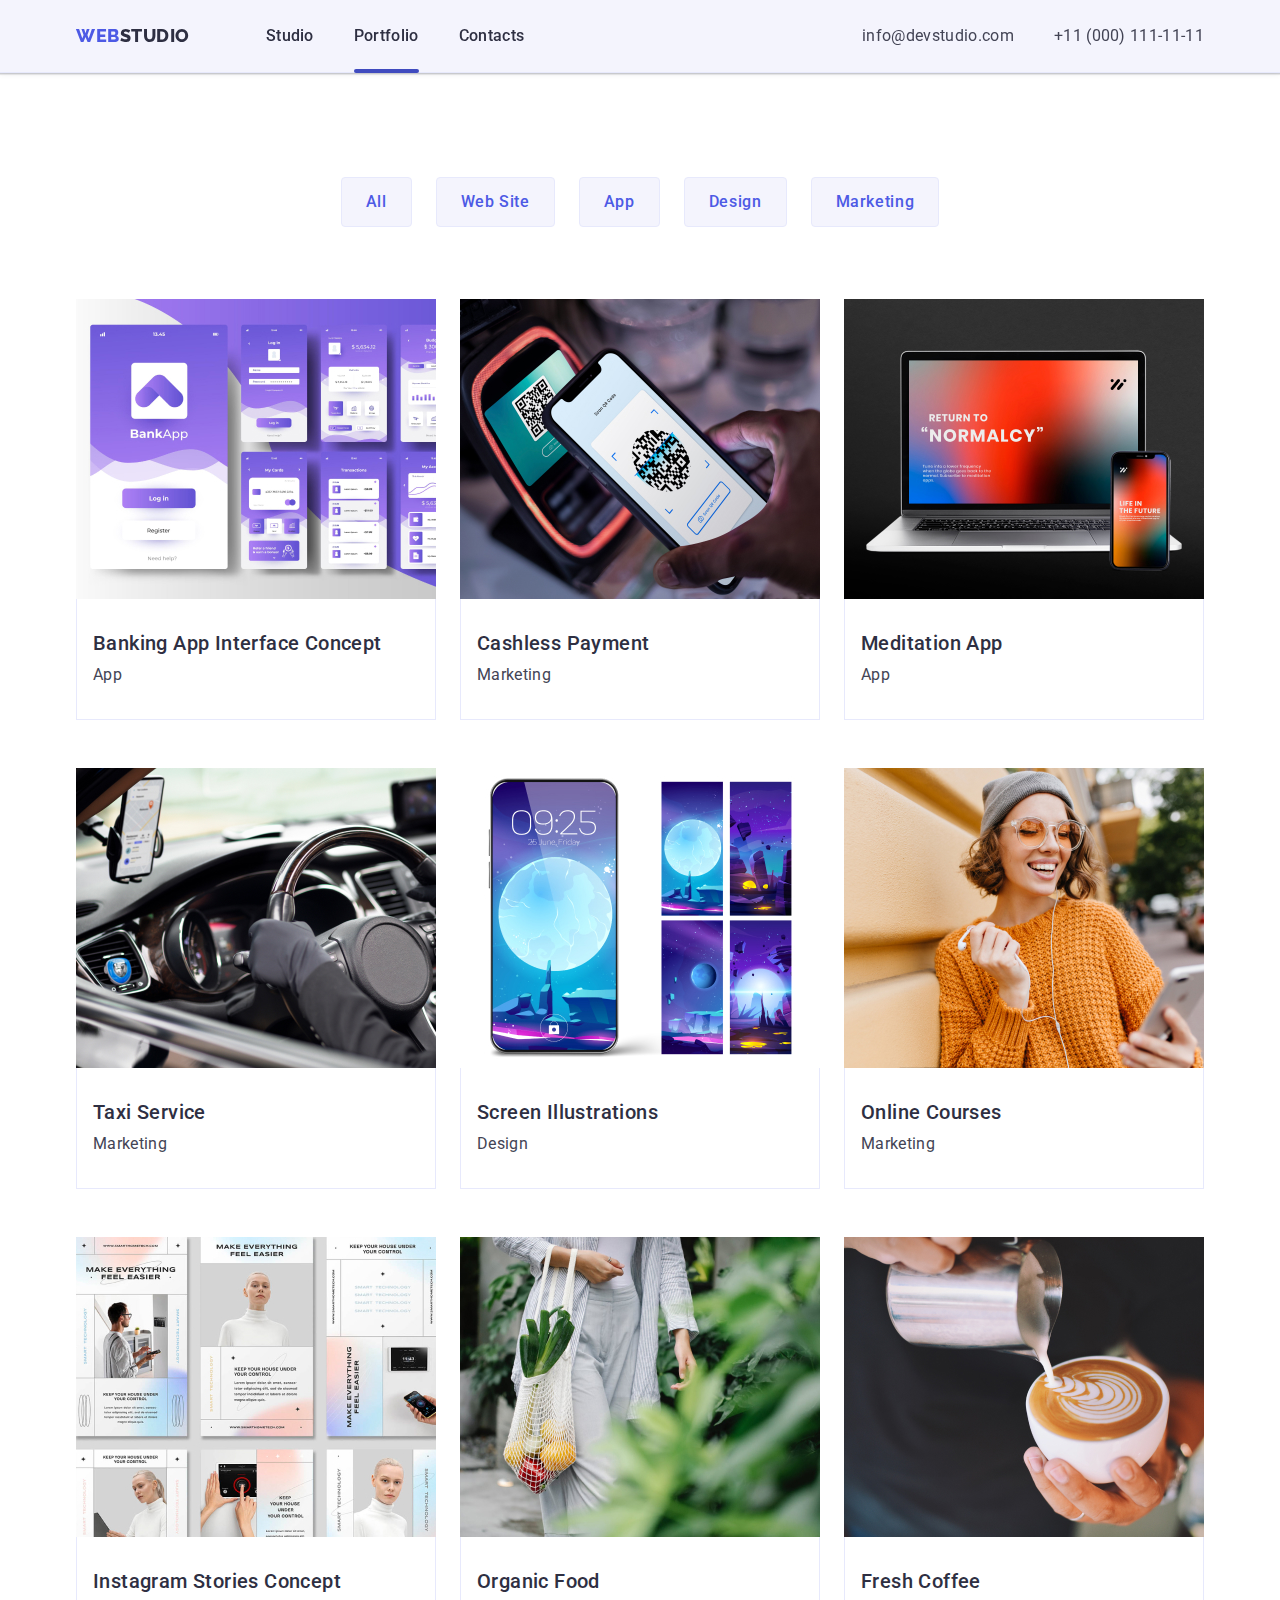
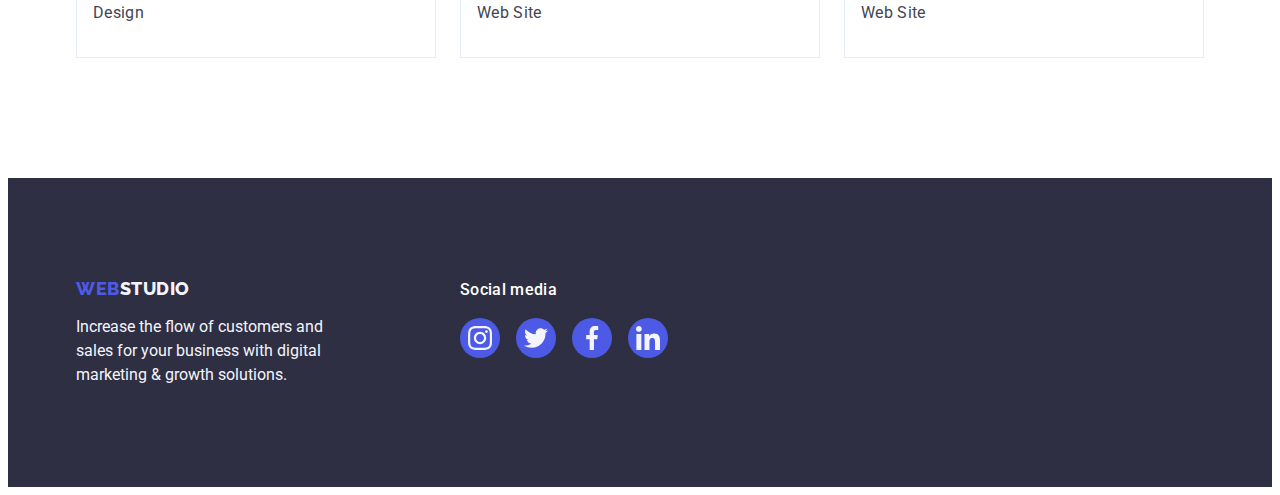
==== portfolio.html @ 32682df1 "Initial commit" ====
<!DOCTYPE html>
<html lang="en">
  <head>
    <meta charset="UTF-8" />
    <meta http-equiv="X-UA-Compatible" content="IE=edge" />
    <meta name="viewport" content="width=device-width, initial-scale=1.0" />
    <link rel="preconnect" href="https://fonts.googleapis.com" />
    <link rel="preconnect" href="https://fonts.gstatic.com" crossorigin />
    <link
      href="https://fonts.googleapis.com/css2?family=Raleway:wght@800&family=Roboto:wght@400;500;700;900&display=swap"
      rel="stylesheet"
    />
    <title>Document</title>
    <link
      rel="stylesheet"
      href="https://cdnjs.cloudflare.com/ajax/libs/modern-normalize/1.1.0/modern-normalize.min.css"
      integrity="sha512-wpPYUAdjBVSE4KJnH1VR1HeZfpl1ub8YT/NKx4PuQ5NmX2tKuGu6U/JRp5y+Y8XG2tV+wKQpNHVUX03MfMFn9Q=="
      crossorigin="anonymous"
      referrerpolicy="no-referrer"
    />
    <link rel="stylesheet" href="./css/styles.css" />
  </head>
  <body>
    <header class="header header-portfolio">
      <div class="container nav">
        <nav class="nav-list">
          <a href="./index.html" class="web padding-web"
            >Web<span class="table-studio">Studio</span></a
          >
          <ul class="nav">
            <li class="nav-item">
              <a href="./index.html" class="links">Studio</a>
            </li>
            <li class="nav-item">
              <a href="./portfolio.html" class="links active">Portfolio</a>
            </li>
            <li class="nav-item"><a href="" class="links">Contacts</a></li>
          </ul>
        </nav>
        <address class="addr-nav">
          <ul class="nav-list address">
            <li>
              <a href="mailto:info@devstudio.com" class="contact"
                >info@devstudio.com</a
              >
            </li>
            <li>
              <a href="tel:+110001111111" class="contact"
                >+11 (000) 111-11-11</a
              >
            </li>
          </ul>
        </address>
      </div>
    </header>

    <main>
      <section class="filtrs">
        <div class="container">
          <h1 hidden>Portfolio</h1>
          <ul class="buttons-list">
            <li><button type="button" class="buttons">All</button></li>
            <li><button type="button" class="buttons">Web Site</button></li>
            <li><button type="button" class="buttons">App</button></li>
            <li><button type="button" class="buttons">Design</button></li>
            <li><button type="button" class="buttons">Marketing</button></li>
          </ul>

          <ul class="app-list">
            <li class="app-item">
              <a href="" class="app-link"
                ><div class="thumb">
                  <img
                    src="./images/banking.jpg"
                    alt="Banking App"
                    width="360"
                  />

                  <div class="overlay">
                    <p>
                      14 Stylish and User-Friendly App Design Concepts · Task
                      Manager App · Calorie Tracker App · Exotic Fruit Ecommerce
                      App · Cloud Storage App
                    </p>
                  </div>
                </div>
                <div class="app-title">
                  <h2 class="product-title">Banking App Interface Concept</h2>
                  <p class="article">App</p>
                </div></a
              >
            </li>
            <li class="app-item">
              <a href="" class="app-link"
                ><div class="thumb">
                  <img
                    src="./images/cashless.jpg"
                    alt="Cashless Payment"
                    width="360"
                  />

                  <div class="overlay">
                    <p>
                      14 Stylish and User-Friendly App Design Concepts · Task
                      Manager App · Calorie Tracker App · Exotic Fruit Ecommerce
                      App · Cloud Storage App
                    </p>
                  </div>
                </div>
                <div class="app-title">
                  <h2 class="product-title">Cashless Payment</h2>
                  <p class="article">Marketing</p>
                </div></a
              >
            </li>
            <li class="app-item">
              <a href="" class="app-link"
                ><div class="thumb">
                  <img
                    src="./images/meditation.jpg"
                    alt="Meditation App"
                    width="360"
                  />
                  <div class="overlay">
                    <p>
                      14 Stylish and User-Friendly App Design Concepts · Task
                      Manager App · Calorie Tracker App · Exotic Fruit Ecommerce
                      App · Cloud Storage App
                    </p>
                  </div>
                </div>
                <div class="app-title">
                  <h2 class="product-title">Meditation App</h2>
                  <p class="article">App</p>
                </div></a
              >
            </li>
            <li class="app-item">
              <a href="" class="app-link"
                ><div class="thumb">
                  <img src="./images/taxi.jpg" alt="Taxi Service" width="360" />

                  <div class="overlay">
                    <p>
                      14 Stylish and User-Friendly App Design Concepts · Task
                      Manager App · Calorie Tracker App · Exotic Fruit Ecommerce
                      App · Cloud Storage App
                    </p>
                  </div>
                </div>
                <div class="app-title">
                  <h2 class="product-title">Taxi Service</h2>
                  <p class="article">Marketing</p>
                </div></a
              >
            </li>
            <li class="app-item">
              <a href="" class="app-link"
                ><div class="thumb">
                  <img
                    src="./images/screen.jpg"
                    alt="Screen Illustration"
                    width="360"
                  />
                  <div class="overlay">
                    <p>
                      14 Stylish and User-Friendly App Design Concepts · Task
                      Manager App · Calorie Tracker App · Exotic Fruit Ecommerce
                      App · Cloud Storage App
                    </p>
                  </div>
                </div>
                <div class="app-title">
                  <h2 class="product-title">Screen Illustrations</h2>
                  <p class="article">Design</p>
                </div></a
              >
            </li>
            <li class="app-item">
              <a href="" class="app-link"
                ><div class="thumb">
                  <img
                    src="./images/oline-courses.jpg"
                    alt="Oline Courses"
                    width="360"
                  />

                  <div class="overlay">
                    <p>
                      14 Stylish and User-Friendly App Design Concepts · Task
                      Manager App · Calorie Tracker App · Exotic Fruit Ecommerce
                      App · Cloud Storage App
                    </p>
                  </div>
                </div>
                <div class="app-title">
                  <h2 class="product-title">Online Courses</h2>
                  <p class="article">Marketing</p>
                </div></a
              >
            </li>
            <li class="app-item">
              <a href="" class="app-link"
                ><div class="thumb">
                  <img
                    src="./images/instagram-stories.jpg"
                    alt="Instagram Stories"
                    width="360"
                  />
                  <div class="overlay">
                    <p>
                      14 Stylish and User-Friendly App Design Concepts · Task
                      Manager App · Calorie Tracker App · Exotic Fruit Ecommerce
                      App · Cloud Storage App
                    </p>
                  </div>
                </div>
                <div class="app-title">
                  <h2 class="product-title">Instagram Stories Concept</h2>
                  <p class="article">Design</p>
                </div></a
              >
            </li>
            <li class="app-item">
              <a href="" class="app-link"
                ><div class="thumb">
                  <img src="./images/organic-food.jpg" alt="Food" width="360" />

                  <div class="overlay">
                    <p>
                      14 Stylish and User-Friendly App Design Concepts · Task
                      Manager App · Calorie Tracker App · Exotic Fruit Ecommerce
                      App · Cloud Storage App
                    </p>
                  </div>
                </div>
                <div class="app-title">
                  <h2 class="product-title">Organic Food</h2>
                  <p class="article">Web Site</p>
                </div></a
              >
            </li>
            <li class="app-item">
              <a href="" class="app-link"
                ><div class="thumb">
                  <img
                    src="./images/fresh-coffee.jpg"
                    alt="Coffee"
                    width="360"
                  />
                  <div class="overlay">
                    <p>
                      14 Stylish and User-Friendly App Design Concepts · Task
                      Manager App · Calorie Tracker App · Exotic Fruit Ecommerce
                      App · Cloud Storage App
                    </p>
                  </div>
                </div>
                <div class="app-title">
                  <h2 class="product-title">Fresh Coffee</h2>
                  <p class="article">Web Site</p>
                </div></a
              >
            </li>
          </ul>
        </div>
      </section>
    </main>

    <footer class="footer">
      <div class="container footer-conteinter">
        <div class="footer-webstudio">
          <a href="./index.html" class="web footer-web"
            >Web<span class="footer-studio">Studio</span></a
          >
          <p class="footer-content">
            Increase the flow of customers and sales for your business with
            digital marketing & growth solutions.
          </p>
        </div>
        <div class="footer-soc-media">
          <p class="footer-media">Social media</p>
          <ul class="footer-list">
            <li class="soc-media">
              <a href="" class="footer-link" aria-label="Go to instagram">
                <svg class="icon-bg" width="24" height="24">
                  <use
                    class="icon"
                    href="./images/icons.svg#icon-instagram"
                  ></use>
                </svg>
              </a>
            </li>
            <li class="soc-media">
              <a href="" class="footer-link" aria-label="Go to twitter">
                <svg class="icon-bg" width="24" height="24">
                  <use
                    class="icon"
                    href="./images/icons.svg#icon-twitter"
                  ></use>
                </svg>
              </a>
            </li>
            <li class="soc-media">
              <a href="" class="footer-link" aria-label="Go to facebook">
                <svg class="icon-bg" width="24" height="24">
                  <use
                    class="icon"
                    href="./images/icons.svg#icon-facebook"
                  ></use>
                </svg>
              </a>
            </li>
            <li class="soc-media">
              <a href="" class="footer-link" aria-label="Go to linkedin">
                <svg class="icon-bg" width="24" height="24">
                  <use
                    class="icon"
                    href="./images/icons.svg#icon-linkedin"
                  ></use>
                </svg>
              </a>
            </li>
          </ul>
        </div>
      </div>
    </footer>
  </body>
</html>
---- css/styles.css ----
:root{
    --title-text-color:#2E2F42;
    --text-color:#434455;
    --focus-text:#404BBF;
    --text-button:#4D5AE5;
    --background-button:#E7E9FC;
    --focus-button:#FFFFFF;
    --footer-text:#F4F4FD;
    --footer-focus-link:#31D0AA;
    --logo:#8E8F99;
    --anim-transition:250ms linear;
    --modal:#FCFCFC;
            
}

*,
*::after,
*::before{
    box-sizing: border-box;

}

.container{
    width: 1158px;
    padding: 0 15px; 
    margin: 0 auto;
}

body{
    font-family: Roboto, sans-serif;
    color: var(--text-color);
    background-color: var(--focus-button);
    padding-top: 73px;
}

ul {
    list-style: none;
    padding: 0;
    margin: 0;
}

a {
    color: inherit;
    text-decoration: none;
}

h1,
h2,
h3,
h4,
h5,
h6,
p {
    margin: 0;
}

img {
    display: block;
}

button {
    padding: 0;
    border: none;
    background-color: transparent;
    font: inherit;
    cursor: pointer;
}

address {
    font-style: normal;
}

/* header-nav */
.header-portfolio{
    z-index: 1;
}

.header {
    position: fixed;
    width: 100%;
        top: 0;
        left: 0;
        background-color: var(--footer-text);
    border-bottom: 1px solid var(--background-button);
    box-shadow: 0px 2px 1px rgba(46, 47, 66, 0.08), 0px 1px 1px rgba(46, 47, 66, 0.16), 0px 1px 6px rgba(46, 47, 66, 0.08);
}

.nav{
    display: flex;
}

.nav-list {
    display: flex;
    align-items: center;
}

.nav-item:not(:last-child){
margin-right: 40px;
}

.web {
    font-family: 'Raleway', sans-serif;
    font-weight: 800;
    font-size: 18px;
    line-height: 1.17;
    letter-spacing: 0.03em;
    text-transform: uppercase;
    color: var(--text-button);
    text-decoration: none;
}

.padding-web {
    margin-right: 76px;
    padding: 24px 0;
}

.table-studio {
    color: var(--title-text-color);
}

.links {
    font-weight: 500;
    font-size: 16px;
    line-height: 1.5;
    letter-spacing: 0.02em;
    color: var(--title-text-color);
    padding: 24px 0;
    transition: color var(--anim-transition);
    display: block;
    position: relative;
}

.active::after{
    content: '';
    position: absolute;
    width: 100%;
    height: 4px;
    bottom: -1px;
    background-color: var(--focus-text);
    left: 0;
    border-radius: 2px;

}
.links:hover,
.links:focus {
    color: var(--focus-text);
}

/* header-address */

.address {
    margin-left: auto;
    gap: 40px;
    padding: 24px 0;
}

.addr-nav {
    font-style: normal;
    margin-left: auto;
}

.contact {
    font-size: 16px;
    line-height: 1.5;
    letter-spacing: 0.02em;
    color: var(--text-color);
    transition: color var(--anim-transition);
}

.contact:hover,
.contact:focus {
    color: var(--focus-text);
}

/* hero */

.hero {
    background-image: linear-gradient(rgba(46, 47, 66, 0.7),rgba(46, 47, 66, 0.7)), url(../images/hero-photo.jpg);
    max-width: 1440px;
    margin-left: auto;
    margin-right: auto;
    background-repeat: no-repeat;
    background-position: center;
    background-size: cover;
    padding-top: 188px;
    padding-bottom: 188px;
}

.hero-title {
    margin-bottom: 48px;
    margin-top: 0;
    margin-left: auto;
    margin-right: auto;
    font-size: 56px;
    line-height: 1.07;
    letter-spacing: 0.02em;
    color: var(--focus-button);
    max-width: 496px;
    text-align: center;

}

.button {
    background-color: var(--text-button);
    font-family: "Roboto", sans-serif;
    font-weight: 500;
    font-size: 16px;
    line-height: 1.5;
    letter-spacing: 0.04em;
    color: var(--focus-button);
    cursor: pointer;
    box-shadow: 0px 4px 4px rgba(0, 0, 0, 0.15);
    border-radius: 4px;
    padding: 16px 32px;
    display: block;
    min-width: 169px;
    margin: 0 auto;
    transition: background-color var(--anim-transition),  color var(--anim-transition);

}

.button:hover,
.button:focus {
    color: var(--focus-button);
    background-color: var(--focus-text);

}

/* first section "Our work" */
.card-name{
    padding: 32px 0;
}

.our-work {
    padding: 120px 0;
}

.work-list {
    display: flex;
    justify-content: space-between;
    gap: 24px;
}

.work-item {
    width: calc((100% - 72px) / 4);
}

.work-bg-icon{
    display: flex;
    align-items: center;
    justify-content: center;
    border-radius: 4px;
    margin-bottom: 8px;
    width: 264px;
    height: 112px;
    background-color: var(--footer-text);
    padding: 24px 100px;
}

.work {
    font-weight: 500;
    font-size: 20px;
    line-height: 1.2;
    letter-spacing: 0.02em;
    color: var(--title-text-color);
    margin-bottom: 8px;
}

.article {
    font-size: 16px;
    line-height: 1.5;
    letter-spacing: 0.02em;
    color: var(--text-color);
}

/* second section "What are we doind" */

.application {
    padding-bottom: 120px;
}

.application-title {

    font-weight: 700;
    font-size: 36px;
    line-height: calc(40 / 36);
    text-align: center;
    letter-spacing: 0.02em;
    text-transform: capitalize;
    color: var(--title-text-color);
    margin-bottom: 72px;
}

.application-list {
    display: flex;
    justify-content: space-between;
    gap: 24px;
}

.application-item {
    width: calc((100% - 48px) / 3);
}

/* third section "Our team" */

.bg-team {
    background-color: var(--footer-text);
    padding: 120px 0;
}

.bg-cards {
    background-color: var(--focus-button);
    width: calc((100% - 72px) / 4);
    border-radius: 0px 0px 4px 4px;
    background: #FFFFFF;
        box-shadow: 0px 1px 6px rgba(46, 47, 66, 0.08), 0px 1px 1px rgba(46, 47, 66, 0.16), 0px 2px 1px rgba(46, 47, 66, 0.08);
}

.card-name {
    padding: 32px 0;
    
}

.soc-media-list{
    display: flex;
    margin-top: 8px;
    gap: 24px;
    justify-content: center;
}

.icon-bg{
    fill: var(--footer-text);
}

.social-link{
    display: flex;
    align-items: center;
    justify-content: center;
    width: 40px;
    height: 40px;
    border-radius: 50%;
    background-color: var(--text-button);
    transition: background-color var(--anim-transition);
}

.social-link:hover,
.social-link:focus{
    background-color: var(--focus-text);
}

.worker {
    font-weight: 500;
    font-size: 20px;
    line-height: 1.2;
    letter-spacing: 0.02em;
    color: var(--title-text-color);
    margin-bottom: 8px;
    text-align: center;
}

.subtitle {
    font-size: 16px;
    line-height: 1.5;
    letter-spacing: 0.02em;
    color: var(--text-color);
    text-align: center;
}

/* main section buttons */

.filtrs {
    padding-top: 96px;
    padding-bottom: 120px;
}

.buttons-list {
    display: flex;
    gap: 24px;
    justify-content: center;
    margin-bottom: 72px;
}

.buttons {
    font-size: 16px;
    line-height: 1.5;
    font-weight: 500;
    letter-spacing: 0.04em;
    color: var(--text-button);
    background-color: var(--footer-text);
    cursor: pointer;
    font-family: inherit;
    border: 1px solid var(--background-button);
    border-radius: 4px;
    padding: 12px 24px;
    transition: color var(--anim-transition), background-color var(--anim-transition), border var(--anim-transition), box-shadow var(--anim-transition);
}

.buttons:hover,
.buttons:focus {
    color: var(--focus-button);
    background-color: var(--focus-text);
    border: 1px solid transparent;
    box-shadow: 0px 3px 1px rgba(0, 0, 0, 0.1), 0px 2px 1px rgba(0, 0, 0, 0.08), 0px 2px 2px rgba(0, 0, 0, 0.12);
}

/* cards section */

.app-list {
    display: flex;
    flex-wrap: wrap;
    gap: 24px;
    row-gap: 48px;
}

.app-link{
    display: block;
    transition: box-shadow var(--anim-transition);
}
.app-title {
    padding: 32px 16px;
    border: 1px solid var(--background-button);
    border-top: none;
}

.app-link:hover,
.app-link:focus{
    box-shadow: 0px 1px 6px rgba(46, 47, 66, 0.08), 0px 1px 1px rgba(46, 47, 66, 0.16), 0px 2px 1px rgba(46, 47, 66, 0.08);
}

.app-link:hover .overlay,
.app-link:focus .overlay{
    transform: translateY(0%);
}

.app-item {
    flex-basis: calc((100% - 24px * 2) / 3);
}

.product-title {
    font-weight: 500;
    font-size: 20px;
    line-height: 1.2;
    letter-spacing: 0.02em;
    color: var(--title-text-color);
    margin-bottom: 8px;

}

.thumb{
position: relative;
overflow: hidden;
}

.overlay{
    font-size: 16px;
        line-height: calc(24 / 16);
        letter-spacing: 0.02em;
    color: var(--footer-text);

    position: absolute;
    top: 0;
    left: 0;
    width: 100%;
    height: 100%;
    background-color: var(--text-button);
    padding: 40px 32px;
    transform: translateY(100%);
    transition: transform var(--anim-transition);
}

/* Customers */

.logo-section{
padding: 120px 0;
}

.logo-title{
    font-size: 36px;
    line-height: 1.1;
    color: var(--title-text-color);
    text-align: center;
    margin-bottom: 72px;

}
.logo-list {
    display: flex;
    margin-top: 72px;
    gap: 24px;
}

.logo-item{
    width: calc((100% - 120px) / 6);
    height: 88px;
}

.logo-link{
    width: 100%;
    height: 100%;
    border: 1px solid var(--logo);
    border-radius: 4px;
    display: flex;
    align-items: center;
    justify-content: center;
    color: var(--logo);
    transition: color var(--anim-transition), border-color var(--anim-transition);
}

.logo-link:hover,
.logo-link:focus {
    border-color:var(--focus-text);
    color:var(--focus-text);  
}

    .logo{
        fill: currentColor;
    }
    
/* footer */

.footer-conteinter{
    align-items: baseline;
    display: flex;
}
.footer{
    background-color: var(--title-text-color);
    padding: 100px 0;
    
}

.footer-webstudio{
    margin-right: 120px;
}

.footer-studio{
    color: var(--footer-text);
}

.footer-web
{
    display: inline-block;
        margin-bottom: 16px;
}

.footer-content{
    color: var(--footer-text);
    width: 264px;
    font-size: 16px;
    line-height: calc(24 / 16);
}

.footer-media{
        color: var(--focus-button);
        font-weight: 500;
        font-size: 16px;
        line-height: calc(24 / 16);
        letter-spacing: 0.02em;
        margin-bottom: 16px;
}

.footer-list {
    display: flex;
    margin-top: 16px;
    gap: 16px;
}

.footer-link {
    display: flex;
    align-items: center;
    justify-content: center;
    width: 40px;
    height: 40px;
    border-radius: 50%;
    background-color: var(--text-button);
    transition: background-color var(--anim-transition);
}

.footer-link:hover,
.footer-link:focus {
    background-color: var(--footer-focus-link);
}

/* modal */

.backdrop.is-hidden {
    opacity: 0;
    visibility: hidden;
    pointer-events: none;
}

.backdrop {
    position: fixed;
    top: 0;
    left: 0;
    width: 100%;
    height: 100%;
    background: rgba(46, 47, 66, 0.4);
    transition: opacity var(--anim-transition), visibility var(--anim-transition);
}

.modal {
    position: absolute;
    top: 50%;
    left: 50%;
    transform: translate(-50%, -50%) scale(1);
    width: 408px;
    min-height: 584px;
    background-color: var(--modal);
    transition: transform var(--anim-transition);
    box-shadow: 0px 1px 1px rgba(0, 0, 0, 0.14), 0px 1px 3px rgba(0, 0, 0, 0.12), 0px 2px 1px rgba(0, 0, 0, 0.2);
    border-radius: 4px;
}

.backdrop.is-hidden .modal {
    transform: translate(-50%, -50%) rotate(0.6);
}

.close-btn {
    position: absolute;
    right: 24px;
    top: 24px;
    display: flex;
    align-items: center;
    justify-content: center;
    width: 24px;
    height: 24px;
    border-radius: 50%;
    background-color: var(--background-button);
    fill: var(--title-text-color);
    transition: background-color var(--anim-transition), fill var(--anim-transition);
}

.close-btn:hover,
.close-btn:focus{
    background-color: var(--focus-text);
    fill: var(--focus-button);
}
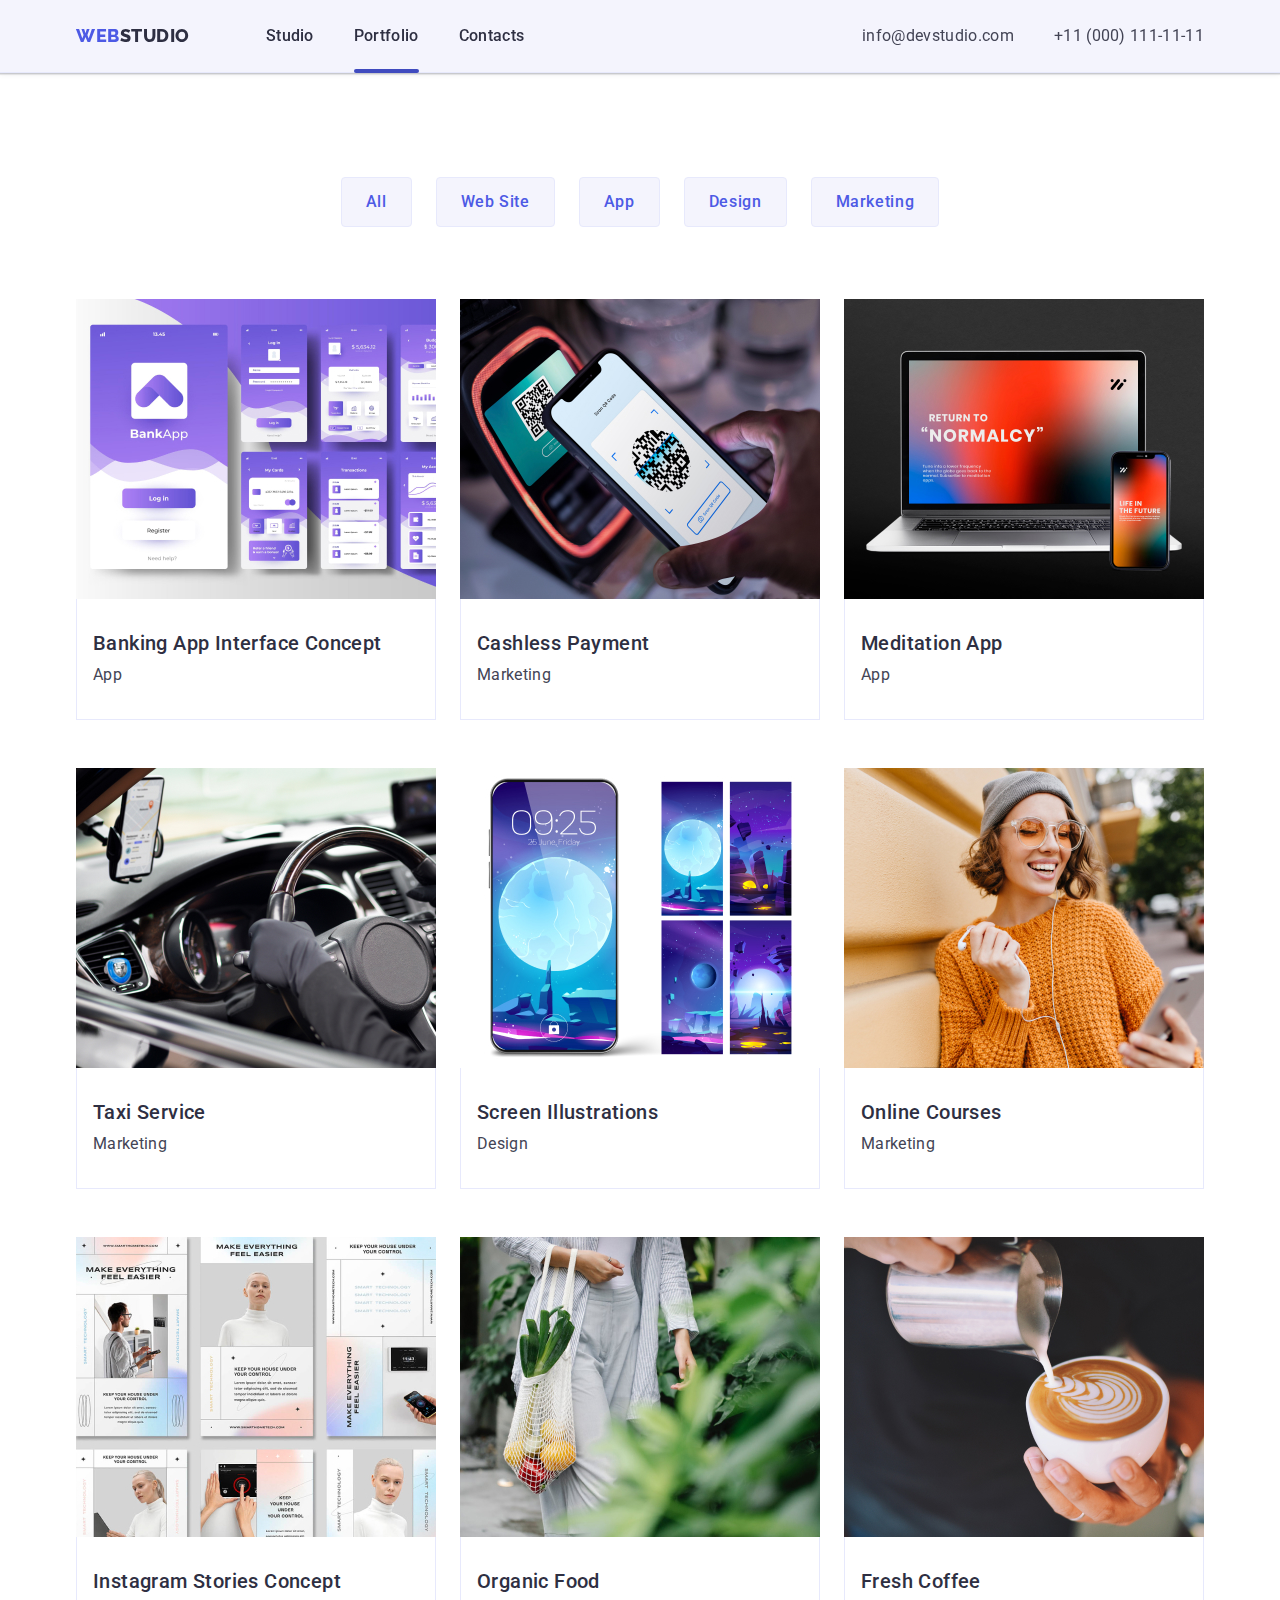
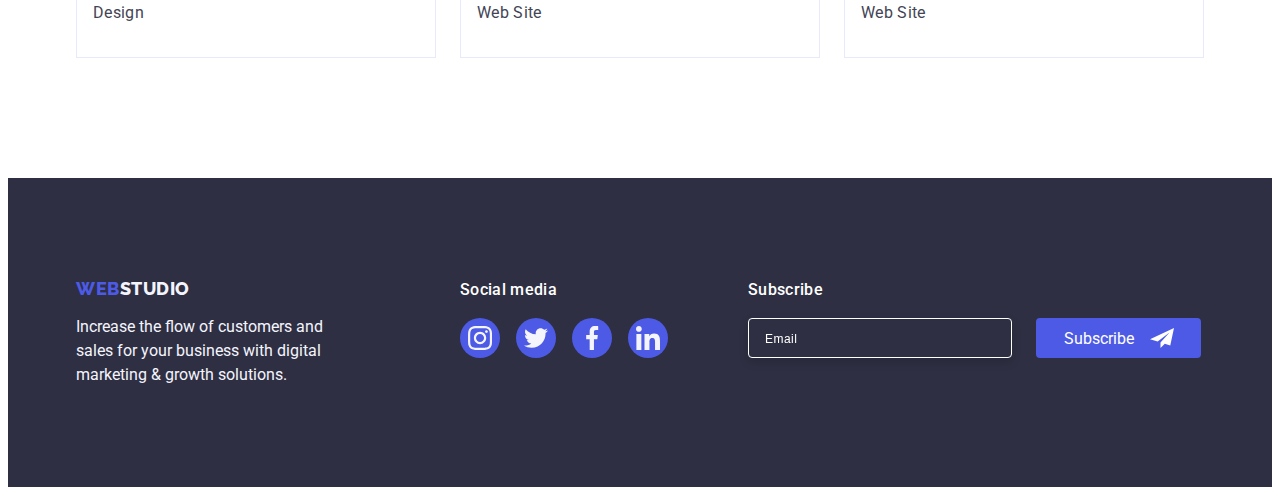
==== commit 8ccc8ebc: "end" ====
--- a/portfolio.html
+++ b/portfolio.html
@@ -323,6 +323,29 @@
             </li>
           </ul>
         </div>
+        <div class="subscribe">
+          <p class="subscribe-title">Subscribe</p>
+          <div class="nav">
+            <form class="subscribe-form">
+              <label>
+                <input
+                  class="subscribe-input"
+                  type="email"
+                  name="email"
+                  placeholder="Email"
+                />
+              </label>
+            </form>
+            <div class="subscribe-label">
+              <batton class="subscribe-btn">
+                <span class="subscribe-btn-title">Subscribe</span>
+                <svg class="subscribe-logo" width="24" height="24">
+                  <use href="./images/icons.svg#icon-telega-footer"></use>
+                </svg>
+              </batton>
+            </div>
+          </div>
+        </div>
       </div>
     </footer>
   </body>
--- a/css/styles.css
+++ b/css/styles.css
@@ -578,7 +578,68 @@
 .footer-link:focus {
     background-color: var(--footer-focus-link);
 }
-
+.subscribe{
+    margin-left: 80px;
+}
+.subscribe-form{
+    margin-right: 24px;
+}
+
+.subscribe-title {
+    color: var(--focus-button);
+    font-weight: 500;
+    font-size: 16px;
+    line-height: calc(24 / 16);
+    letter-spacing: 0.02em;
+    margin-bottom: 16px;
+}
+
+.subscribe-input{
+    width: 264px;
+    height: 40px;
+    
+    background-color: var(--title-text-color);
+    border: 1px solid var(--focus-button);
+    filter: drop-shadow(0px 4px 4px rgba(0, 0, 0, 0.15));
+    border-radius: 4px;
+    padding: 8px 16px;
+}
+
+.subscribe-input::placeholder{
+    color: var(--focus-button);
+    font-size: 12px;
+        line-height: calc(24 / 12);
+        letter-spacing: 0.04em;
+
+}
+
+.subscribe-btn{
+    width: 165px;
+    height: 40px;
+    color: var(--focus-button);
+    background-color: var(--text-button);
+    border-radius: 4px;
+    display: flex;
+    align-items: center;
+    justify-content: center;
+    transition: background-color var(--anim-transition);  
+}
+
+.subscribe-btn:hover,
+.subscribe-btn:focus{
+    background-color: var(--focus-text);
+}
+
+.subscribe-btn-title{
+    margin-right: 16px; 
+}
+.subscribe-logo{
+    fill: var(--focus-button);
+}
+
+.subscribe-label{
+    display: flex;
+}
 /* modal */
 
 .backdrop.is-hidden {
@@ -608,6 +669,7 @@
     transition: transform var(--anim-transition);
     box-shadow: 0px 1px 1px rgba(0, 0, 0, 0.14), 0px 1px 3px rgba(0, 0, 0, 0.12), 0px 2px 1px rgba(0, 0, 0, 0.2);
     border-radius: 4px;
+    padding: 72px 24px 0 24px;
 }
 
 .backdrop.is-hidden .modal {
@@ -635,3 +697,158 @@
     fill: var(--focus-button);
 }
 
+.modal-title{
+    font-weight: 500;
+    font-size: 16px;
+    line-height: calc(24 / 16);
+    text-align: center;
+    letter-spacing: 0.02em;
+    color: var(--title-text-color);
+    margin-bottom: 16px;
+}
+
+.modal-form-label {
+    display: flex;
+    flex-direction: column;
+    gap: 4px;
+}
+
+.modal-form-label:not(:last-child) {
+    margin-bottom: 8px;
+}
+
+.input-wrapper {
+    position: relative;
+}
+
+.modal-form-input {
+    display: block;
+    width: 100%;
+}
+
+.modal-form-input
+ {
+    height: 40px;
+    border: 1px solid rgba(46, 47, 66, 0.4);
+    border-radius: 4px;
+    padding: 8px 16px;
+    padding-left: 48px;
+    outline: 1px solid transparent;
+    transition: border-color var(--anim-transition);
+}
+
+.modal-form-comment{
+    height: 40px;
+    border: 1px solid rgba(46, 47, 66, 0.4);
+    border-radius: 4px;
+    padding: 8px 16px;
+    outline: 1px solid transparent;
+    transition: border-color var(--anim-transition);
+}
+
+.modal-form-input:focus {
+    border-color: var(--text-button);
+}
+
+.modal-form-input:focus~.modal-form-icon {
+    fill: var(--text-button);
+}
+
+.modal-form-comment {
+    height: 120px;
+}
+
+.modal-form-comment::placeholder {
+    font-size: 12px;
+    line-height: calc(14/12);
+    letter-spacing: 0.04em;
+    color: rgba(46, 47, 66, 0.4);
+}
+
+.modal-form-btn {
+    font-weight: 500;
+    font-size: 16px;
+    line-height: calc(24 / 16);
+    text-align: center;
+    letter-spacing: 0.04em;
+    color: var(--focus-button);
+    display: block;
+    background: var(--text-button);
+    box-shadow: 0px 4px 4px rgba(0, 0, 0, 0.15);
+    border-radius: 4px;
+    padding: 16px 32px;
+    min-width: 169px;
+    margin: 24px auto;
+    transition: background var(--anim-transition);
+}
+
+.modal-form-btn:focus,
+.modal-form-btn:hover{
+background: var(--focus-text);
+}
+
+.modal-form-icon {
+    fill: var(--title-text-color) ;
+    position: absolute;
+    top: 50%;
+    transform: translateY(-50%);
+    left: 20px;
+    transition: fill var(--anim-transition);
+}
+
+.custom-checkbox {
+    display: flex;
+    align-items: center;
+    justify-content: center;
+    width: 16px;
+    height: 16px;
+    border: 1px solid rgba(46, 47, 66, 0.4);
+    border-radius: 2px;
+    color: transparent;
+    transition: border-color var(--anim-transition),
+    background var(--anim-transition);
+    cursor: pointer;
+}
+
+.subtitle-modal{
+    font-size: 12px;
+    line-height: calc(14 / 12);
+    letter-spacing: 0.04em;
+    color: var(--logo);
+    margin-left: 8px;   
+}
+
+.modal-link{
+color: var(--text-button);
+text-decoration: underline;
+}
+
+.custom-icon {
+    fill: currentColor;
+    transition: fill var(--anim-transition) 250ms;
+}
+
+.checkbox-wrap {
+    display: flex;
+}
+
+.visually-hidden {
+    position: absolute;
+    width: 1px;
+    height: 1px;
+    margin: -1px;
+    border: 0;
+    padding: 0;
+
+    white-space: nowrap;
+    clip-path: inset(100%);
+    clip: rect(0 0 0 0);
+    overflow: hidden;
+}
+
+.checkbox:checked + .checkbox-wrap > .custom-checkbox {
+    background-color: var(--focus-text);
+    border-color: transparent;
+    color: var(--footer-text);
+}
+
